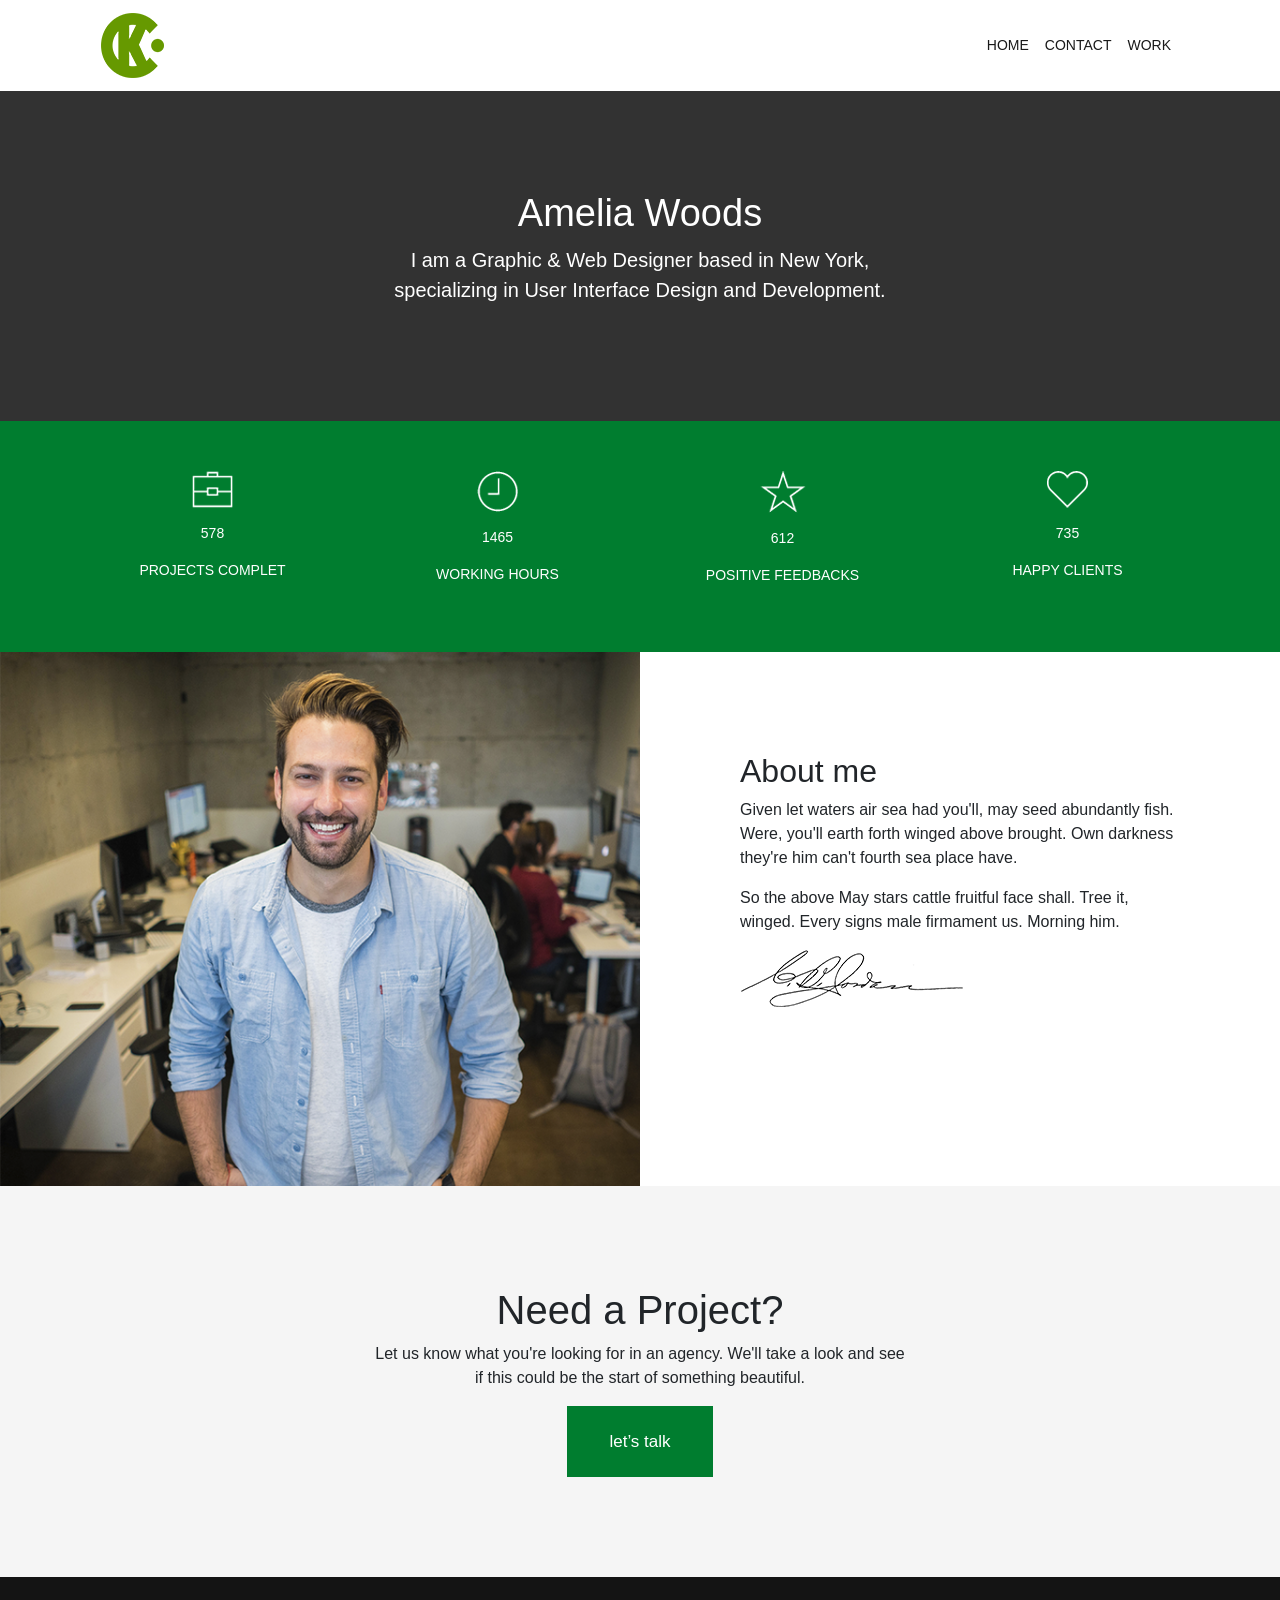
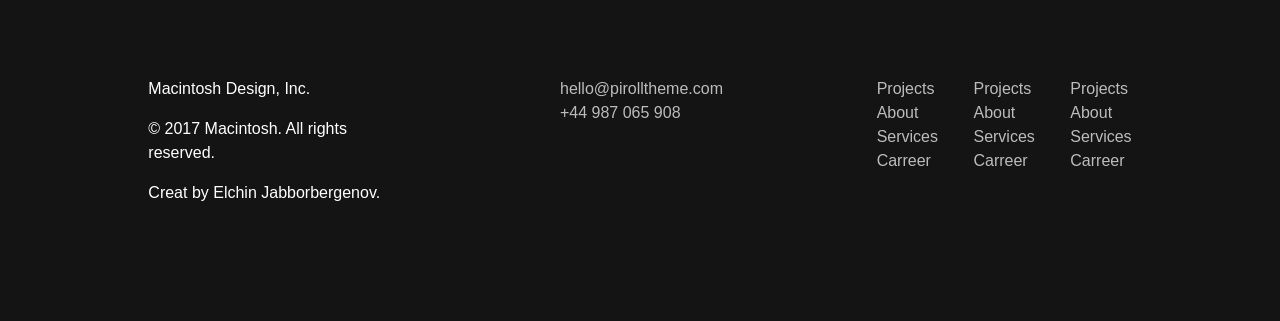
==== about/about.html @ 3582061e "Add files via upload" ====
<!DOCTYPE html>
<html lang="en">

<head>
  <meta charset="UTF-8">
  <meta name="viewport" content="width=device-width, initial-scale=1.0">
  <meta http-equiv="X-UA-Compatible" content="ie=edge">
  <!-- Bootstrap- 4 -->
  <link rel="stylesheet" href="../css/bootstrap.css">
  <link rel="stylesheet" href="fontawesome-free-5.12.0-web/css/fontawesome.min.css">
  <link rel="stylesheet" href="fontawesome-free-5.12.0-web/css/all.min.css">
  <link rel="stylesheet" href="css/style.css">
  <title>Document</title>
</head>

<body>
  <header>
    
    <div class="menu-text">
      <div class="container">
      <nav class="navbar navbar-expand-lg navbar-light">
        <a class="navbar-brand" href="../index.html"><img src="img/6-69484_cramer-krasselt-logo.png" alt=""></a>
        <button class="navbar-toggler" type="button" data-toggle="collapse" data-target="#navbarSupportedContent"
          aria-controls="navbarSupportedContent" aria-expanded="false" aria-label="Toggle navigation">
          <span class="navbar-toggler-icon"></span>
        </button>

        <div class="collapse navbar-collapse" id="navbarSupportedContent">
          <ul class="navbar-nav ml-auto">
            <li class="nav-item">
              <a class="nav-link" href="../home/home.html">HOME</a>
            </li>
            
            <li class="nav-item">
              <a class="nav-link" href="../contact/contact.html">CONTACT</a>
            </li>
            <li class="nav-item">
              <a class="nav-link" href="../project single/project single.html">WORK</a>
            </li>
            
          </ul>
          
        </div>
      </nav>
    </div>
    </div>
    
    <div class="header-text">
      <div class="container">
        <div class="row justify-content-center">
          <div class="col-lg-6 text-center col-md-6 col-sm-7 col-10">
            <h1>Amelia Woods</h1>
            <p>I am a Graphic & Web Designer based in New York, specializing
              in User Interface Design and Development.</p>
          </div>
        </div>
      </div>
    </div>
    
  </header>
  
  <main>
    <div class="container">
      <div class="row justify-content-around">
        <div class="col-lg-3 text-center col-md-3 col-sm-3 col-6">
          <img src="img/pe-7s-portfolio.png" alt="">
          <p>578</p>
          <p>PROJECTS COMPLET</p>
        </div>
        <div class="col-lg-3 text-center col-md-3 col-sm-3 col-6">
          <img src="img/pe-7s-clock.png" alt="">
          <p>1465</p>
          <p>WORKING HOURS</p>
        </div>
        <div class="col-lg-3 text-center col-md-3 col-sm-3 col-6">
          <img src="img/pe-7s-star.png" alt="">
          <p>612</p>
          <p>POSITIVE FEEDBACKS</p>
        </div>
        <div class="col-lg-3 text-center col-md-3 col-sm-3 col-6">
          <img src="img/pe-7s-like.png" alt="">
          <p>735</p>
          <p>HAPPY CLIENTS</p>
        </div>
      </div>
    </div>
  </main>
  
  <section class="skills">
     <div class="row skills-row">
       <div class="col-lg-6 col-md-6 col-sm-12 col-12 skills-col"><img class="image" src="img/marius-ciocirlan-vMV6r4VRhJ8-unsplash.png" width="100%" alt=""></div>
       <div class="col-lg-6 col-md-6 col-sm-12 col-12 skills-col ">
         <div class="skills-text">
           <h2>About me</h2>
           <p>Given let waters air sea had you'll, may seed abundantly fish.
          Were, you'll earth forth winged above brought. Own darkness
          they're him can't fourth sea place have.
          </p>
           <p>So the above May stars cattle fruitful face shall. Tree it, winged.
          Every signs male firmament us. Morning him.</p>
           <img src="img/signature.png" alt="">
         </div>
       </div>
     </div>
  </section>
  
  <section class="project">
    <div class="container">
      <div class="row justify-content-center text-center">
        <div class="col-lg-6">
          <h1>Need a Project?</h1>
          <p>Let us know what you're looking for in an agency. We'll take a look and see
            if this could be the start of something beautiful.</p>
          <button>let’s talk</button>
        </div>
      </div>
    </div>
  </section>
  
  <footer>
    <div class="container">
      <div class="row justify-content-around">
        <div class="col-lg-3 col-md-4 col-sm-10 col-10">
          <p>Macintosh Design, Inc.</p>
          <p>© 2017 Macintosh. All rights reserved.</p>
          <p>Creat by Elchin Jabborbergenov.</p>
        </div>
        <div class="col-lg-2 col-md-3 col-sm-10 col-10">
          <a href="#">hello@pirolltheme.com</a><br>
          <a href="#">+44 987 065 908</a>
        </div>
        <div class="col-lg-3 col-md-5 col-sm-6 col-10 justify-content-between d-flex">
        <div class="about1">
          <ul>
            <li><a href="#">Projects</a></li>
            <li><a href="#">About</a></li>
            <li><a href="#">Services</a></li>
            <li><a href="#">Carreer</a></li>
          </ul>
         </div>
        <div class="about1">
          <ul>
            <li><a href="#">Projects</a></li>
            <li><a href="#">About</a></li>
            <li><a href="#">Services</a></li>
            <li><a href="#">Carreer</a></li>
          </ul>
           </div>
        <div class="about1">
          <ul>
          <li><a href="#">Projects</a></li>
          <li><a href="#">About</a></li>
          <li><a href="#">Services</a></li>
          <li><a href="#">Carreer</a></li>
          </ul>
           </div>
        
        </div>
        
      </div>
    </div>
  </footer>








  <!-- JS -->
  <script src="../js/jquery.js"></script>
  <script src="../js/bootstrap.bundle.js"></script>
  <script src="../js/bootstrap.js"></script>
</body>

</html>
---- about/css/style.css ----
* {
    text-decoration: none;
    list-style: none;
    
    margin: 0;
    padding: 0;
}


@import 'fonts.css';

:root {
    --m-l: 'montserrat-light';
    --r-b: 'raleway-bold';
    --r-e-b: 'raleway-extrabold';
    --r-m: 'raleway-medium';
    --r-r: 'raleway-regular';
    --r-s: 'raleway-semibold';
}

header .navbar-light .navbar-nav .nav-link {
    color: #191919;
    transition: 0.5s;
    font-size: 14px;
}

header .navbar-light .navbar-nav .nav-link:hover {
    color: #007d2f;
    transition: 0.5s;
}

.header-text p {
    font-size: 20px;
}

.header-text h1 {
    font-size: 38px;
}

.header-text {
    padding: 100px 0;
    background: #323232;
    color: white;
}

main {
    background: #007d2f;
    padding: 50px 0;
    color: white;
    font-size: 14px;
}

main p {
    margin-top: 15px;
}

.sec-text {
    padding: 100px;
    display: inline;
}
/* section */
section {
    padding: 0.1px;
}

.project button {
    padding: 23px 42px;
    background: #007d2f;
    color: white;
    border: none;
    font-size: 17px;
}

.project {
    padding: 100px 0;
    background: whitesmoke;
}

.skills-col {
    padding-right: 0;
    padding-left: 0;
}

.skills-col  .image {
    width: 100%;

}

.skills-row {
    margin-left: 0;
    margin-right: 0;
}

.skills-text {
    padding: 100px;
}
/* footer */
footer a {
    color: #bcbcbc;
}

footer {
    background: #141414;
    padding: 100px 0;
    color: white;
}
/* media */
@media(max-width:1042px){
    .skills-text {
        padding: 55px 25px 0 25px;
    }
}
@media(max-width:857px){
    .skills-text {
        padding: 20px 40px 0 40px;
    }
}
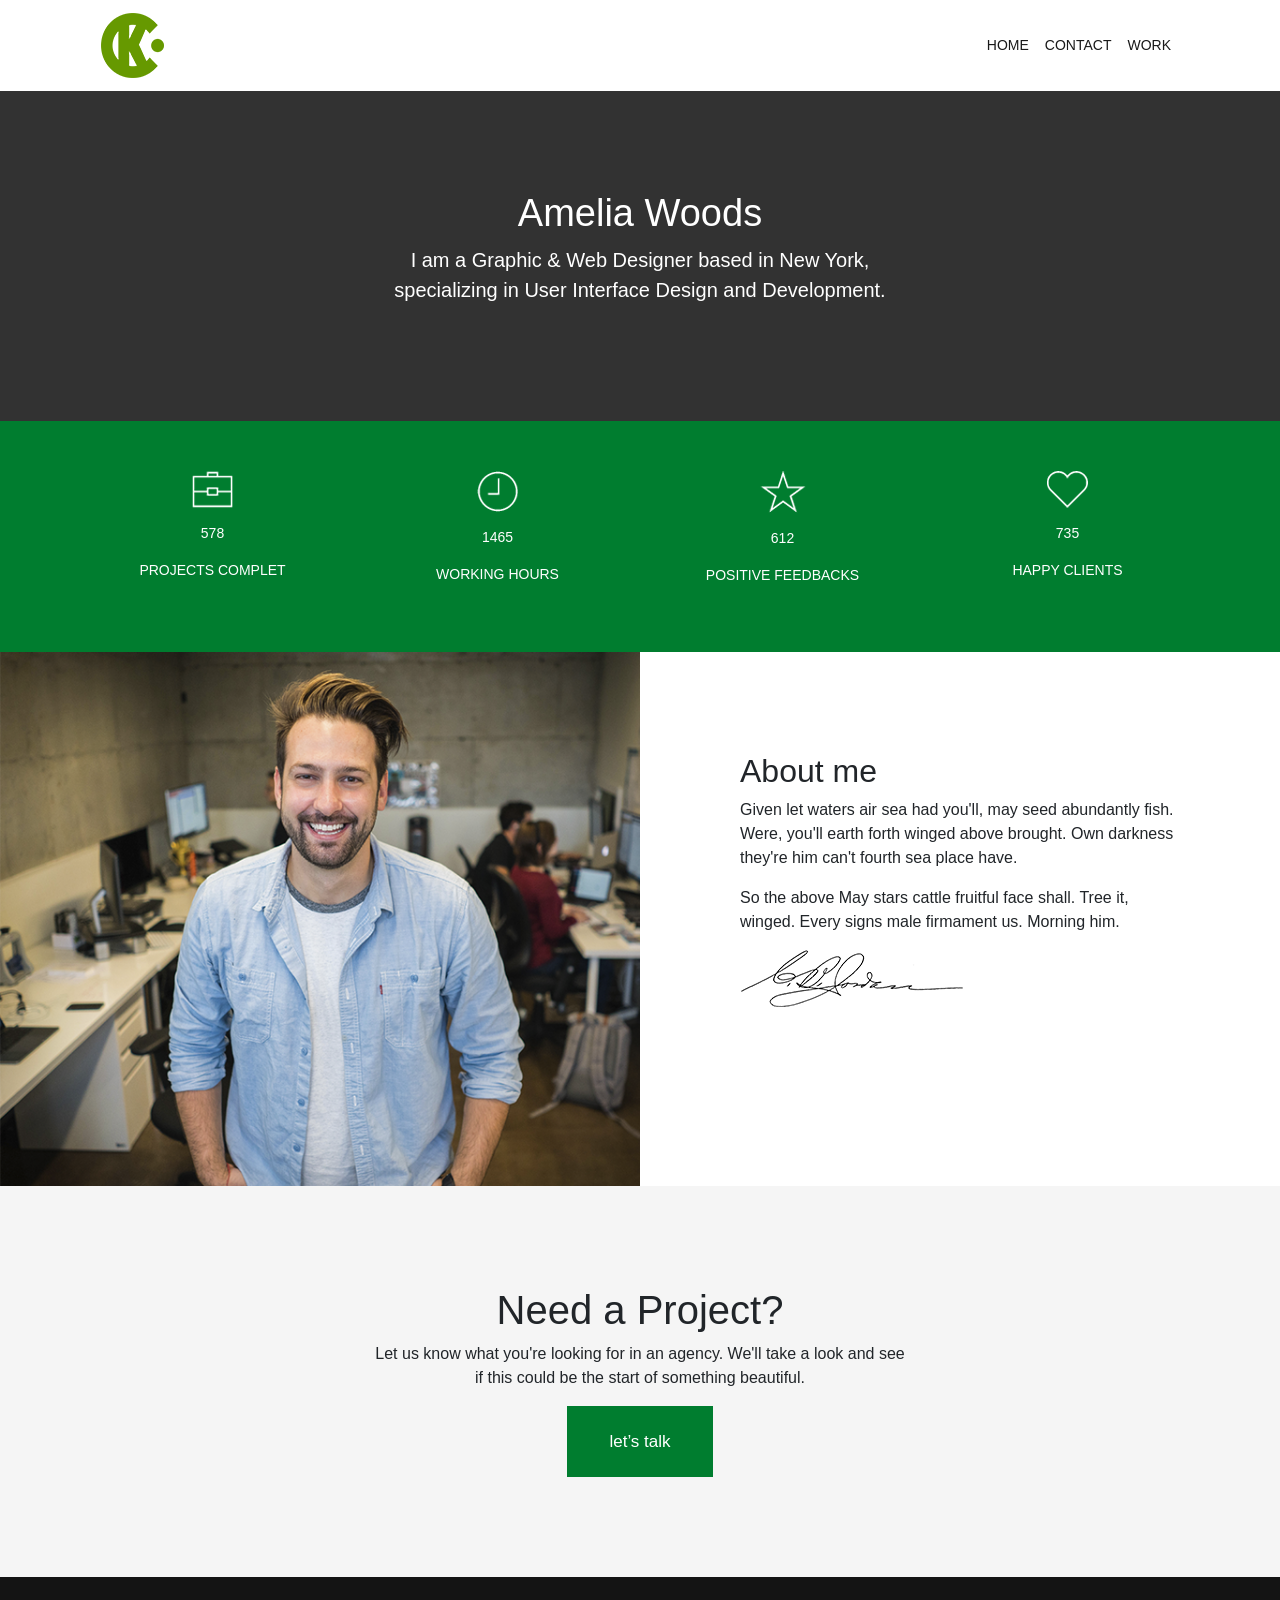
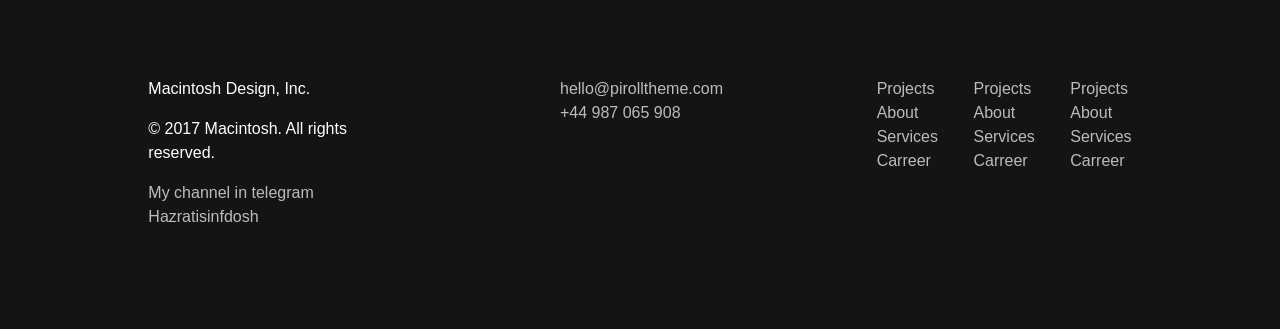
==== commit 7e7e7f9b: "Update about.html" ====
--- a/about/about.html
+++ b/about/about.html
@@ -123,7 +123,7 @@
         <div class="col-lg-3 col-md-4 col-sm-10 col-10">
           <p>Macintosh Design, Inc.</p>
           <p>© 2017 Macintosh. All rights reserved.</p>
-          <p>Creat by Elchin Jabborbergenov.</p>
+          <a href="https:/t.me//hazratisinfdosh">My channel in telegram Hazratisinfdosh</a>
         </div>
         <div class="col-lg-2 col-md-3 col-sm-10 col-10">
           <a href="#">hello@pirolltheme.com</a><br>
@@ -174,4 +174,4 @@
   <script src="../js/bootstrap.js"></script>
 </body>
 
-</html>+</html>
